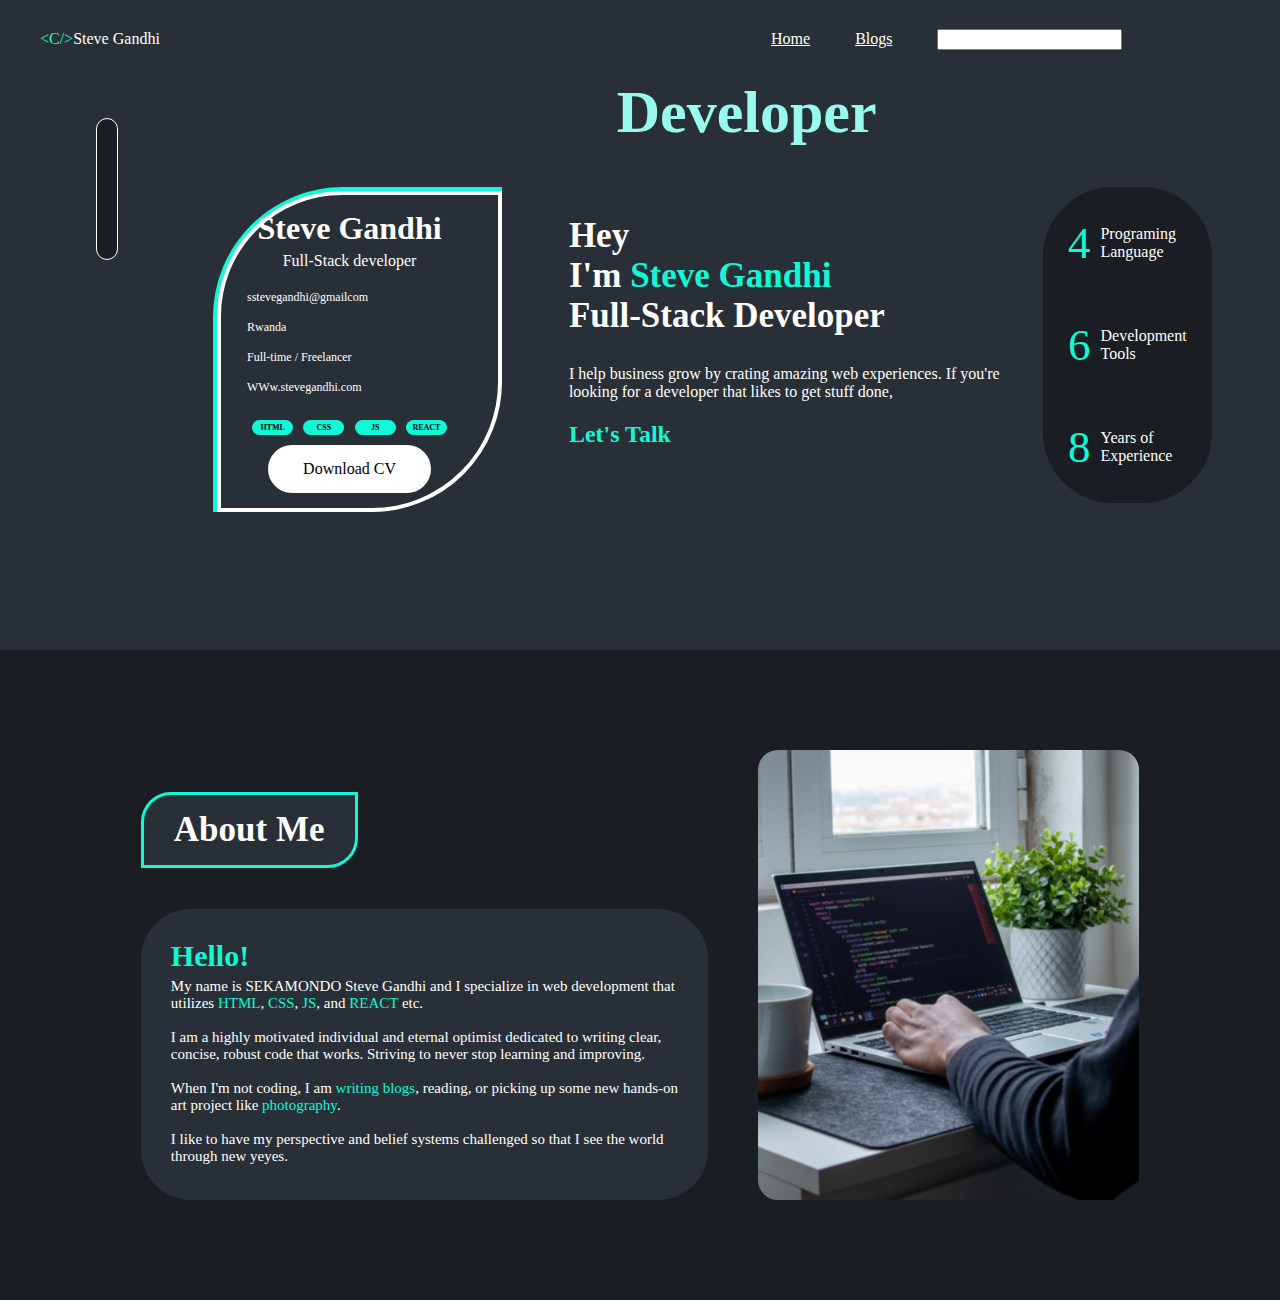
==== index.html @ e7e93d4e "Created the first 2 pages" ====
<!DOCTYPE html>
<html lang="en">
<head>
    <meta charset="UTF-8">
    <meta name="viewport" content="width=device-width, initial-scale=1.0">
    <link rel="stylesheet" href="./styles.css">
    <title>Document</title>
</head>
<body>
    <div id="home-page">

        <div id="home-header">
            <p id="home1"><span>&lt;C/></span>Steve Gandhi</p>
            <div id="home2">
                    <a href="">Home</a>
                    <a href="">Blogs</a>
                <div>
                    <input type="text">
                </div>
                <a href=""><span><i class="fa-brands fa-instagram"></i></span></a>
                <a href=""><span><i class="fa-brands fa-discord"></i></span></a>
                <a href=""><span><i class="fa-brands fa-github"></i></span></a>
            </div>
        </div>

        <div id="home-body">
            <div id="home-sidepanel">
                <div id="home-sidepanel-icons">
                    <!-- <a href=""><span id="home-sidepanel-icon"></span></a> -->
                    <a href=""><span id="home-sidepanel-icon"><i class="fa-regular fa-user"></i></span></a>
                    <a href=""><span id="home-sidepanel-icon"><i class="fa-solid fa-chevron-left"></i><i class="fa-solid fa-chevron-right"></i></span></a>
                    <a href=""><span id="home-sidepanel-icon"><i class="fa-solid fa-desktop"></i></span></a>
                    <a href=""><span id="home-sidepanel-icon"><i class="fa-regular fa-pen-to-square"></i></span></a>
                    <a href=""><span id="home-sidepanel-icon"><i class="fa-regular fa-envelope"></i></span></a>
                </div>
            </div>
            <div id="home-content">
                <h1 id="home-content-title">Developer</h1>
                <div id="home-content-body">
                        <div id="home-content1">
                            <div id="home-content-mid">
                                <div id="home-content11">
                                    <img id="image1" src="./assets/PHOTO_45.JPG" alt="">
                                    <h1 id="home-name">Steve Gandhi</h1>
                                    <p>Full-Stack developer</p>
                                    <div id="home-personal-info">
                                        <p><span><i class="fa-solid fa-envelope"></i></span> sstevegandhi@gmailcom</p>
                                        <p><span><i class="fa-solid fa-location-dot"></i></span> Rwanda</p>
                                        <p><span><i class="fa-light fa-briefcase"></i></span> Full-time / Freelancer</p>
                                        <p><span><i class="fa-solid fa-link"></i></span> WWw.stevegandhi.com</p>
                                    </div>
                                    <div id="home-content-skills">
                                        <div class="home-skills">HTML</div>
                                        <div class="home-skills">CSS</div>
                                        <div class="home-skills">JS</div>
                                        <div class="home-skills">REACT</div>
                                    </div>
                                    <div id="home-content-cv">
                                        <p>Download CV <span style="color: black"><i class="fa-solid fa-download"></i></span></p>
                                    </div>
                                </div>
                            </div>
                        </div>

                        <div id="home-content2">
                            <h2 id="home-description-title">
                                Hey<br>
                                I'm <span>Steve Gandhi</span><br>
                                Full-Stack Developer<br>
                            </h2>
                            <p>I help business grow by crating amazing web experiences. If you're <br>
                                looking for a developer that likes to get stuff done,
                            </p>
                            <h2><span>Let's Talk</span></h2>
                        </div>

                        <div id="home-content-sidepanel" class="home-content-body-child">
                            <div id="home-content-sidepanel-main">
                                <div id="home-content-sidepanel-sub">
                                    <p id="home-content-sidepanel-sub1">4</p>
                                    <p id="home-content-sidepanel-sub2">Programing<br>Language</p>
                                </div>
                                <div id="home-content-sidepanel-sub">
                                    <p id="home-content-sidepanel-sub1">6</p>
                                    <p id="home-content-sidepanel-sub2">Development<br>Tools</p>
                                </div>
                                <div id="home-content-sidepanel-sub">
                                    <p id="home-content-sidepanel-sub1">8</p>
                                    <p id="home-content-sidepanel-sub2">Years of<br>Experience</p>
                                </div>
                            </div>
                        </div>
                </div>
            </div>
        </div>

    </div>

    <div id="about-page">
        <div id="about-div">
            <div id="about-info">
                <div id="about-info-title">
                    <div id="about-info-title-sub">
                        <p>About Me</p>
                    </div>
                </div>
                <div id="about-info-content">
                    <h1><span>Hello!</span></h1>
                    <p>My name is SEKAMONDO Steve Gandhi and I specialize in web development that<br>
                        utilizes <span>HTML</span>, <span>CSS</span>, <span>JS</span>, and <span>REACT</span> etc.<br>
                        <br>
                        I am a highly motivated individual and eternal optimist dedicated to writing clear,<br>
                        concise, robust code that works. Striving to never stop learning and improving.<br>
                        <br>
                        When I'm not coding, I am <span>writing blogs</span>, reading, or picking up some new hands-on<br>
                        art project like <span>photography</span>.<br>
                        <br>
                        I like to have my perspective and belief systems challenged so that I see the world<br>
                        through new yeyes.
                    </p>
                </div>
            </div>
            <div id="about-div-image">
                <img src="./assets/16.02.2024_16.36.34_REC.png" alt="" id="about-image">
            </div>
        </div>
    </div>

    <div>
        <div></div>
    </div>
    
    <script src="https://kit.fontawesome.com/d5bfaad316.js" crossorigin="anonymous"></script>
</body>
</html>
---- styles.css ----
body {
    padding: 0;
    margin: 0;
}

p {
    padding: 0;
    margin: 0;
    margin: 5px 0px;
}

h1 {
    padding: 0;
    margin: 0;
}

#home-page {
    background-color: #292F36;
    color: white;
    display: flex;
    flex-direction: column;
    height: 650px;
}

a {
    color: white
}

#home-header {
    flex: 0.5;
    display: flex;
    align-items: center;
    width: 100%;
    padding: 10px 0px 0px 0px;
    /* background-color: bisque; */
}

#home1 {
    flex: 2;
    display: flex;
    padding-left: 40px;
    /* background-color: blue; */
}

span {
    color: #12F7D6;
}

#home2 {
    flex: 1.5;
    display: flex;
    align-items: center;
    justify-content: space-around;
    /* background-color: grey; */
}

#home-body {
    flex: 5;
    background-color: #292F36;
    display: flex;
    width: 100%;
}

#home-sidepanel {
    flex: 1;
    display: flex;
    justify-content: center;
    align-items: flex-start;
    /* background-color: green; */
}

#home-sidepanel-icons {
    background-color: #1A1E23;
    display: flex;
    flex-direction: column;
    gap: 30px;
    padding: 10px;
    margin: 50px 0px 0px 0px;
    border: 1px solid white;
    border-radius: 50px;
}

#home-sidepanel-icon {
    color: white;

}

#home-content {
    flex: 5;
    display: flex;
    flex-direction: column;
    align-items: center;
    /* background-color: red; */
}

#home-content-title {
    color: #98FAEC;
    margin: 10px 0px 40px 0px;
    font-size: 60px;
}

#home-content-mid {
    border-left: 4px solid #12F7D6;
    border-top: 4px solid #12F7D6;
    border-top-left-radius: 130px;
    border-bottom-right-radius: 130px;
    width: 80%;
    height: auto;
    /* background-color: #12F7D6; */
}

#home-content11 {
    display: flex;
    flex-direction: column;
    justify-content: center;
    align-items: center;
    /* background-color: teal; */
    border: 4px solid white;
    border-top-left-radius: 125px;
    border-bottom-right-radius: 130px;
    height: auto;
    padding: 15px 20px 15px 0px;
    
}

#home-content-body {
    display: flex;
    /* background-color: pink; */
    width: 100%;
}

#home-content-skills {
    display: flex;
    justify-content: space-around;
    width: 80%;
    /* background-color: yellow; */
    margin: 10px 0px
}

.home-skills {
    background-color: #12F7D6;
    width: 20%;
    border-radius: 15px;
    font-size: 8px;
    font-weight: bold;
    display: flex;
    justify-content: center;
    align-items: center;
    padding: 3px 0px;
    color: black
}

#home-content-cv {
    background-color: white;
    border-radius: 50px;
    width: 60%;
    align-self: center;
    color: black;
    display: flex;
    justify-content: center;
    padding: 10px 5px;
}

#home-personal-info {
    display: flex;
    flex-direction: column;
    gap: 5px;
    margin: 10px 0px;
    width: 80%;
    font-size: 12px;
    /* background-color: blanchedalmond; */
}

#image1 {
    width: 30%;
    height: auto;
}

#home-description-title {
    font-size: 35px;
}

#home-content1 {
    flex: 1.5;
    /* background-color: rgb(255, 240, 251); */
}

#home-content2 {
    /* background-color: azure; */
    flex: 2;
}

#home-content-sidepanel {
    flex: 1;
    display: flex;
    align-items: flex-start;
    /* background-color: burlywood; */
}

#home-content-sidepanel-main {
    display: flex;
    flex-direction: column;
    background-color: #1A1E23;
    padding: 25px;
    height: auto;
    border-radius: 70px;
    gap: 40px;
}

#home-content-sidepanel-sub {
    display: flex;
    align-items: center;
    gap: 10px;
}

#home-content-sidepanel-sub1 {
    font-size: 45px;
    color: #12F7D6;
}

#about-page {
    background-color: #1A1E23;
    height: 650px;
    display: flex;
    justify-content: center;
    align-items: center;
}

#about-info {
    display: flex;
    flex-direction: column;
    height: 450px;
    /* background-color: azure; */
}

#about-info-content {
    background-color: #292F36;
    padding: 30px;
    color: white;
    border-radius: 50px;
    font-size: 15px;
    flex: 1;
}

#about-info-title {
    flex: 1;
    display: flex;
    justify-content: flex-start;
    align-items: center;
    color: white;
    /* background-color: bisque; */
}

#about-info-title-sub {
    background-color: #292F36;
    padding: 10px 30px;
    font-size: 35px;
    font-weight: bold;
    border: 3px solid #12F7D6;
    border-top-left-radius: 30px;
    border-bottom-right-radius: 30px;
}

#about-div-image {
    flex: 1;
    display: flex;
    align-items: center;
    justify-content: center;
    /* background-color: aquamarine; */
}

#about-div {
    display: flex;
    gap: 50px;
    align-items: center;
}

#about-image {
    width: auto;
    height: 450px;
    border-radius: 20px;
}
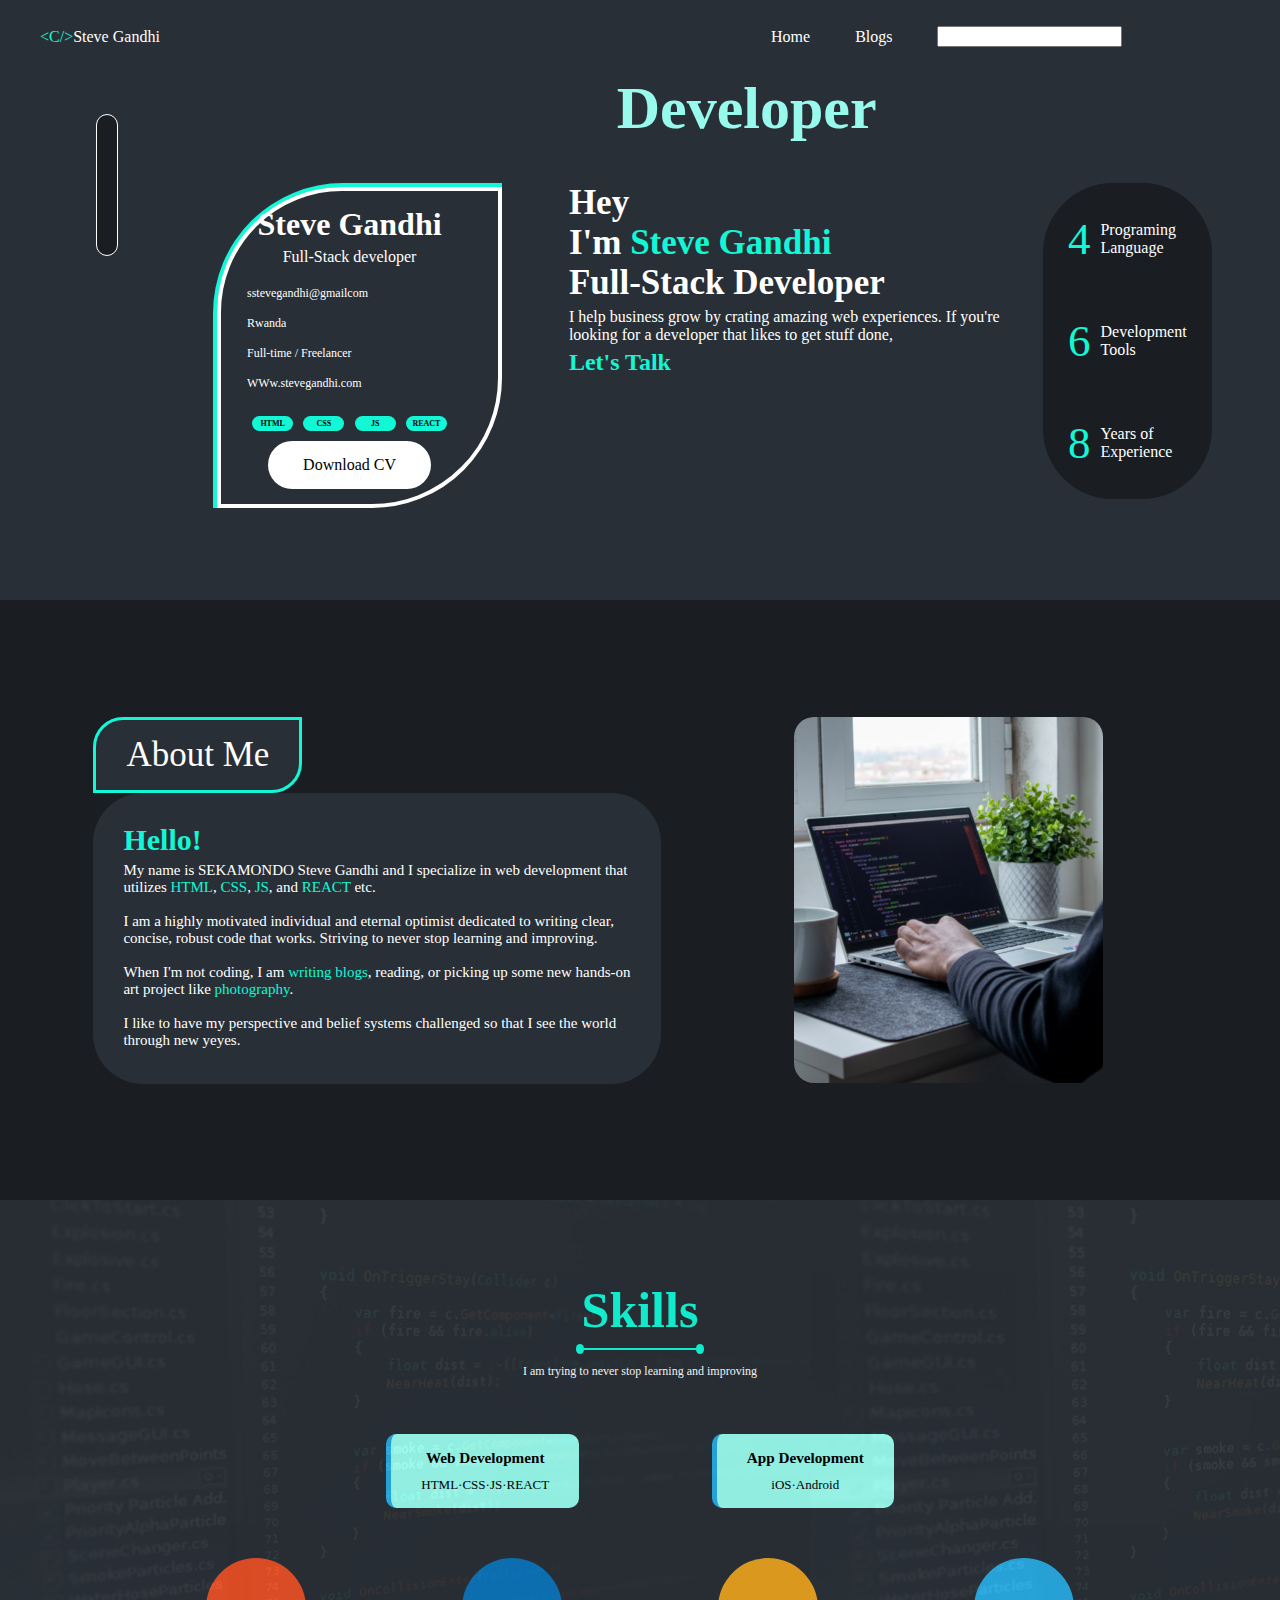
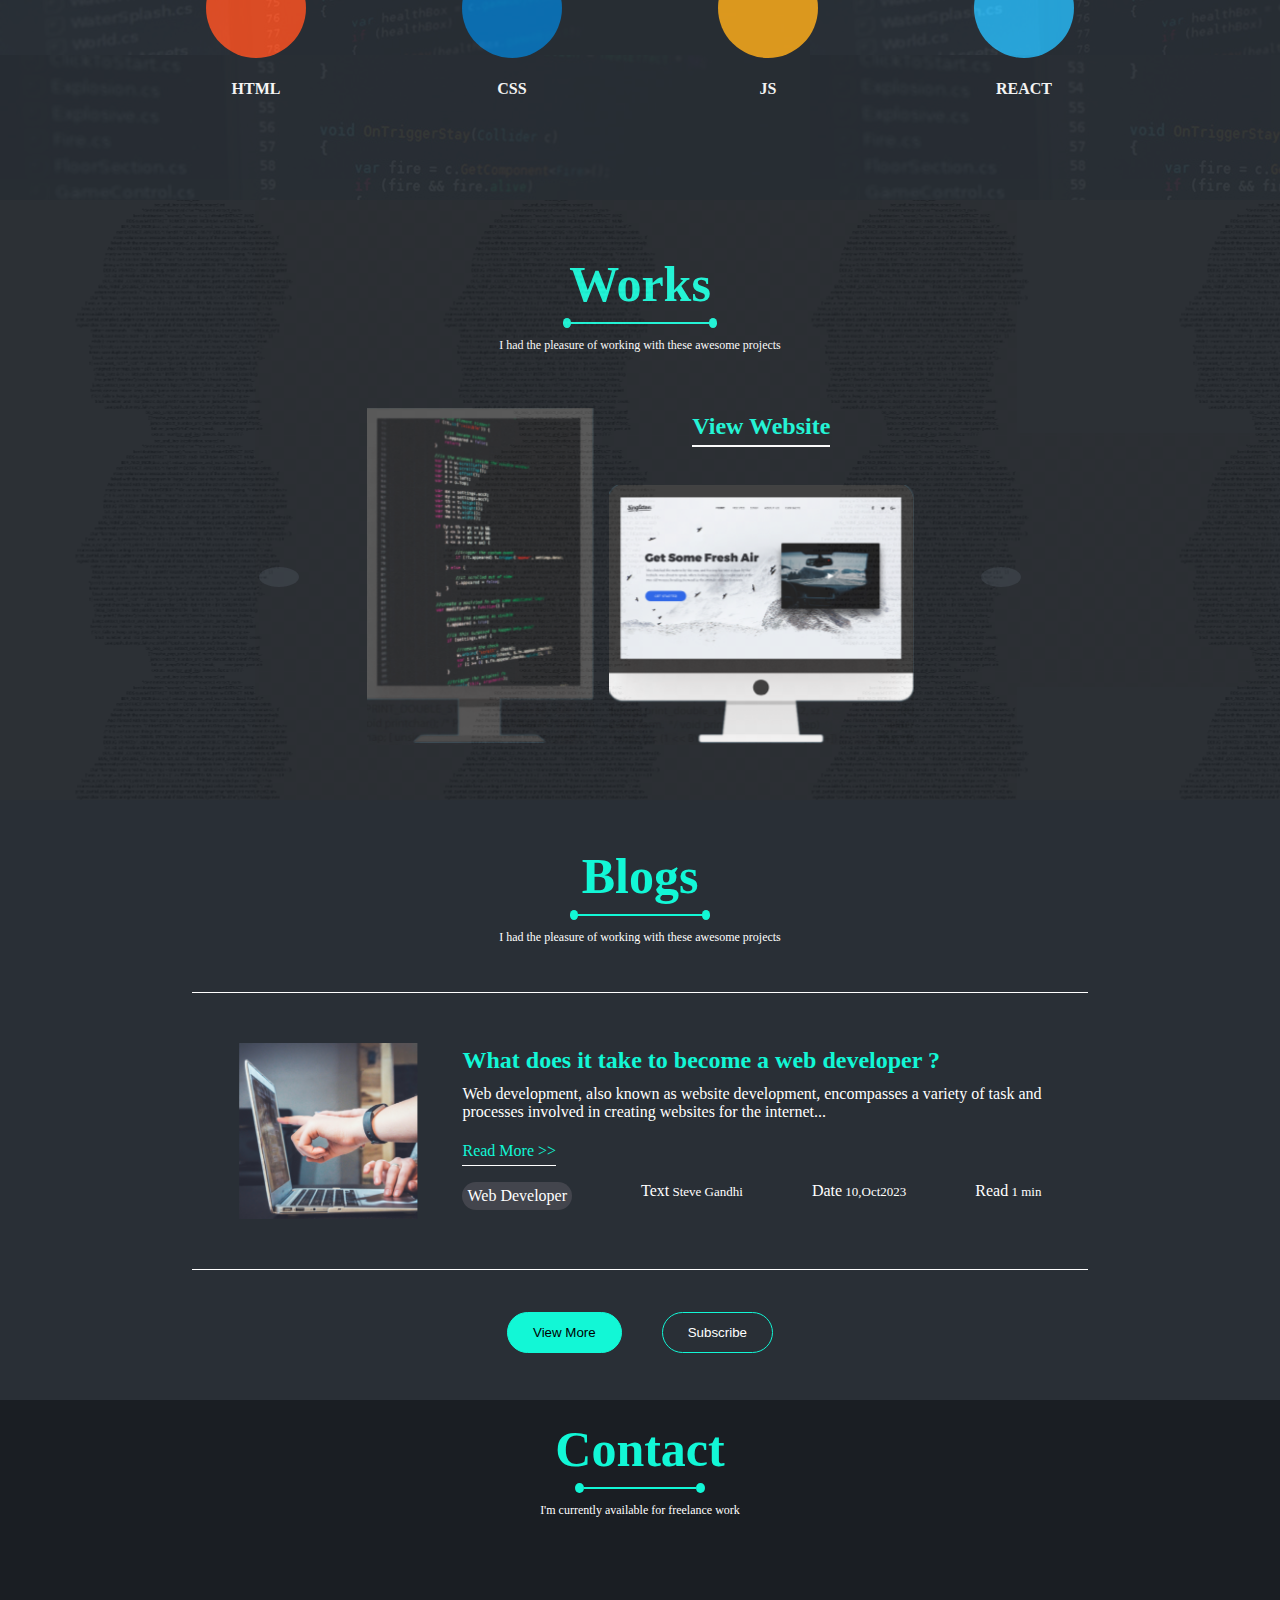
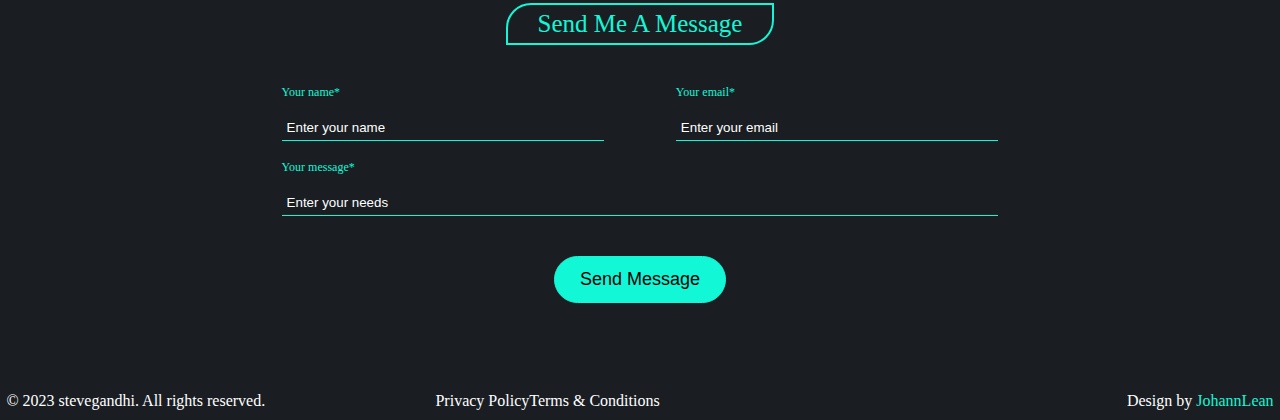
==== commit 15273abf: "Added all the remaining pages" ====
--- a/index.html
+++ b/index.html
@@ -126,8 +126,171 @@
         </div>
     </div>
 
-    <div>
-        <div></div>
+    <div id="skills-page">
+        <div id="skills-transparent">
+            <div id="skills-div">
+
+                <div id="skills-description">
+                    <h1><span>Skills</span></h1>
+                    <div id="skills-draw">
+                        <div class="skills-point"></div>
+                        <div id="skills-line"></div>
+                        <div class="skills-point"></div>
+                    </div>
+                    <p>I am trying to never stop learning and improving</p>
+                </div>
+
+                <div id="skills-dev">
+                    <div class="skills-dev">
+                        <i class="fa-solid fa-display"></i>
+                        <h3>Web Development</h3>
+                        <p>HTML·CSS·JS·REACT</p>
+                    </div>
+                    <div class="skills-dev">
+                        <i class="fa-solid fa-mobile-button"></i>
+                        <h3>App Development</h3>
+                        <p>iOS·Android</p>
+                    </div>
+                </div>
+
+                <div id="skills-lang">
+                    <div class="half-skill">
+                        <div class="skill-container">
+                            <div id="html-container" class="skill"><i class="fa-brands fa-html5"></i></div>
+                            <h4>HTML</h4>
+                        </div>
+                        <div class="skill-container">
+                            <div id="css-container" class="skill"><i class="fa-brands fa-css3"></i></div>
+                            <h4>CSS</h4>
+                        </div>
+                    </div>
+                    <div class="half-skill">
+                        <div class="skill-container">
+                            <div id="js-container" class="skill"><i class="fa-brands fa-node-js"></i></div>
+                            <h4>JS</h4>
+                        </div>
+                        <div class="skill-container">
+                            <div id="react-container" class="skill"><i class="fa-brands fa-react"></i></div>
+                            <h4>REACT</h4>
+                        </div>
+                    </div>
+                </div>
+            </div>
+        </div>
+    </div>
+
+    <div id="works-page">
+        <div id="works-transparent">
+            <div id="works-div">
+
+                <div id="skills-description">
+                    <h1><span>Works</span></h1>
+                    <div id="skills-draw">
+                        <div class="skills-point"></div>
+                        <div id="skills-line"></div>
+                        <div class="skills-point"></div>
+                    </div>
+                    <p>I had the pleasure of working with these awesome projects</p>
+                </div>
+
+                <div id="works">
+                    <div id="works-left-arrow" class="works-arrows"><div class="works-arr"><i class="fa-solid fa-chevron-left"></i></div></div>
+                    <div id="works-images">
+                        <img src="./assets/17.02.2024_23.14.43_REC.png" alt="" id="works-image1">
+                        <div id="works-div-image">
+                            <a><h2><span id="works-div-image-para">View Website</span></h2></a>
+                            <img src="./assets/17.02.2024_23.16.43_REC.png" alt="">
+                        </div>
+                    </div>
+                    <div id="works-right-arrow" class="works-arrows"><div class="works-arr"><i class="fa-solid fa-chevron-right"></i></div></div>
+                </div>
+
+            </div>
+        </div>
+    </div>
+
+    <div id="blogs-page">
+
+        <div id="skills-description">
+            <h1><span>Blogs</span></h1>
+            <div id="skills-draw">
+                <div class="skills-point"></div>
+                <div id="skills-line"></div>
+                <div class="skills-point"></div>
+            </div>
+            <p>I had the pleasure of working with these awesome projects</p>
+        </div>
+
+        <div id="blogs-content">
+            <img src="./assets/18.02.2024_15.00.02_REC.png" alt="" id="blogs-image">
+            <div id="blogs-text-content">
+                <h2><span>What does it take to become a web developer ?</span></h2>
+                <p>Web development, also known as website development, encompasses a variety of task and<br>
+                    processes involved in creating websites for the internet...
+                </p>
+                <p id="blogs-readMore"><span>Read More >></span></p>
+
+                <div id="blogs-content-footer">
+                    <p id="blogs-footer1">Web Developer</p>
+                    <p id="blogs-footer2"><strong>Text</strong><span> Steve Gandhi</span></p>
+                    <p id="blogs-footer3"><strong>Date</strong><span> 10,Oct2023</span></p>
+                    <p id="blogs-footer4"><strong>Read</strong><span> 1 min</span></p>
+                </div>
+            </div>
+        </div>
+
+        <div id="blogs-buttons">
+            <button id="blogs-button1" class="blogs-button">View More</button>
+            <button id="blogs-button2" class="blogs-button">Subscribe</button>
+        </div>
+    </div>
+
+    <div id="contact-page">
+
+        <div id="skills-description">
+            <h1><span>Contact</span></h1>
+            <div id="skills-draw">
+                <div class="skills-point"></div>
+                <div id="skills-line"></div>
+                <div class="skills-point"></div>
+            </div>
+            <p>I'm currently available for freelance work</p>
+        </div>
+
+        <div id="contact-content">
+            <div id="contact-content-title"><span>Send Me A Message</span></div>
+            <div id="contact-form">
+                <div id="contact-div-input">
+                    <div id="contact-input1" class='contact-input'>
+                        <label for="name"><span>Your name*</span></label>
+                        <input type="text" name="name" placeholder="Enter your name">
+                    </div>
+                    <div id="contact-input2" class="contact-input">
+                        <label for="email"><span>Your email*</span></label>
+                        <input type="email" name="email" placeholder="Enter your email">
+                    </div>
+                </div>
+                <div class="contact-input">
+                    <label for="message"><span>Your message*</span></label>
+                    <input type="text" name="message" placeholder="Enter your needs">
+                </div>
+            </div>
+            <button id="contact-button">Send Message <i class="fa-regular fa-paper-plane"></i></button>
+        </div>
+
+        <div id="contact-footer">
+            <p>© 2023 stevegandhi. All rights reserved.</p>
+            <div>
+                <p>Privacy Policy</p>
+                <p>Terms & Conditions</p>
+            </div>
+            <div id="contact-footer-links">
+                <a href=""><span><i class="fa-brands fa-instagram"></i></span></a>
+                <a href=""><span><i class="fa-brands fa-discord"></i></span></a>
+                <a href=""><span><i class="fa-brands fa-github"></i></span></a>
+            </div>
+            <p>Design by <a href=""><span>JohannLean</span></a></p>
+        </div>
     </div>
     
     <script src="https://kit.fontawesome.com/d5bfaad316.js" crossorigin="anonymous"></script>
--- a/styles.css
+++ b/styles.css
@@ -7,23 +7,37 @@
     padding: 0;
     margin: 0;
     margin: 5px 0px;
-}
-
-h1 {
+    font-weight: lighter;
+}
+
+h1, h3, h2 {
     padding: 0;
     margin: 0;
 }
 
+a {
+    text-decoration: none;
+    color: white
+}
+
+img {
+    width: 100%;
+    height: auto;
+}
+
+input {
+    outline: none;
+}
+
+/* home page styles */
+
 #home-page {
     background-color: #292F36;
     color: white;
     display: flex;
     flex-direction: column;
-    height: 650px;
-}
-
-a {
-    color: white
+    height: 600px;
+    /* height: auto; */
 }
 
 #home-header {
@@ -218,9 +232,12 @@
     color: #12F7D6;
 }
 
+/* about page styles */
+
 #about-page {
     background-color: #1A1E23;
-    height: 650px;
+    height: 600px;
+    /* height: auto; */
     display: flex;
     justify-content: center;
     align-items: center;
@@ -229,7 +246,8 @@
 #about-info {
     display: flex;
     flex-direction: column;
-    height: 450px;
+    /* height: 450px; */
+    height: auto;
     /* background-color: azure; */
 }
 
@@ -276,7 +294,458 @@
 }
 
 #about-image {
-    width: auto;
-    height: 450px;
+    width: 65%;
+    /* height: 450px; */
+    height: auto;
     border-radius: 20px;
 }
+
+/* Skills page */
+
+#skills-page {
+    background-image: url('./assets/script.jpg');
+}
+
+#skills-page h1 {
+    font-size: 50px;
+}
+
+#skills-transparent {
+    height: 600px;
+    width: 100%;
+    display: flex;
+    justify-content: center;
+    background-color: #292F36;
+    opacity: 0.95;
+}
+
+#skills-div {
+    width: 100%;
+    display: flex;
+    flex-direction: column;
+    justify-content: center;
+    align-items: center;
+    /* background-color: white; */
+    gap: 50px;
+}
+
+#skills-description {
+    color: white;
+    display: flex;
+    flex-direction: column;
+    justify-content: center;
+    align-items: center;
+    gap: 5px;
+}
+
+#skills-draw {
+    width: 55%;
+    display: flex;
+    justify-content: space-between;
+    align-items: center;
+    /* background-color: #E54F26; */
+}
+
+.skills-point {
+    background-color: #12F7D6;
+    width: 10px;
+    height: 10px;
+    border-radius: 50%;
+}
+
+#skills-line {
+    background-color: #12F7D6;
+    width: 100%;
+    height: 2px;
+}
+
+#skills-description p{
+    font-size: 12px;
+}
+
+#skills-dev {
+    display: flex;
+    width: 50%;
+    justify-content: space-around;
+    font-size: 13px;
+    /* background-color: darkorange; */
+}
+
+.skills-dev {
+    display: flex;
+    flex-direction: column;
+    align-items: center;
+    justify-content: center;
+    background-color: #98FAEC;
+    border-left: 5px solid #28A9E0;
+    padding: 10px 30px;
+    gap: 5px;
+    border-radius: 10px;
+}
+
+#skills-lang {
+    display: flex;
+    width: 80%;
+    /* background-color: #0C73B8; */
+    padding: 0px 20px;
+    color: white;
+}
+
+.half-skill {
+    flex:1;
+    display: flex;
+    /* background-color: #E7A020; */
+}
+
+.skill-container {
+    flex: 1;
+    display: flex;
+    flex-direction: column;
+    justify-content: center;
+    align-items: center;
+    /* background-color: aliceblue; */
+}
+
+.skill {
+    width: 100px;
+    height: 100px;
+    border-radius: 50%;
+    display: flex;
+    justify-content: center;
+    align-items: center;
+    font-size: 30px;
+}
+
+
+#html-container {
+    background-color: #E54F26;
+}
+
+#css-container {
+    background-color: #0C73B8;
+}
+
+#js-container {
+    background-color: #E7A020;
+}
+
+#react-container {
+    background-color: #28A9E0;
+}
+
+/* Works page */
+
+#works-page {
+    background-image: url('./assets/17.02.2024_15.22.40_REC.png');
+}
+
+#works-page h1 {
+    font-size: 50px;
+}
+
+#works-transparent {
+    height: 600px;
+    width: 100%;
+    display: flex;
+    justify-content: center;
+    background-color: #1A1E23;
+    opacity: 0.9;
+}
+
+
+#works-div {
+    width: 100%;
+    display: flex;
+    flex-direction: column;
+    justify-content: center;
+    align-items: center;
+    /* background-color: white; */
+    gap: 50px;
+}
+
+#works {
+    display: flex;
+    width: 70%;
+    justify-content: center;
+    align-items: center;
+    /* background-color: aqua; */
+}
+
+#works-images {
+    display: flex;
+    gap: 15px;
+}
+
+#works-div-image {
+    display: flex;
+    flex-direction: column;
+    align-items: center;
+    justify-content: space-between;
+}
+
+#works-image1 {
+    width: 42%;
+    height: auto;
+}
+
+.works-arrows {
+    flex: 1;
+    display: flex;
+    justify-content: center;
+    align-items: center;
+    height: 100%;
+    /* background-color: blueviolet; */
+}
+
+.works-arr {
+    font-size: 30px;
+    color: white;
+    background-color: #292F36;
+    padding: 10px 20px;
+    border-radius: 50%;
+}
+
+#works-div-image a{
+    border-bottom: 2px solid white;
+    padding: 5px 0px;
+}
+
+/* Blogs Page*/
+
+#blogs-page {
+    height: 600px;
+    width: 100%;
+    display: flex;
+    flex-direction: column;
+    justify-content: center;
+    align-items: center;
+    background-color: #292F36;
+    gap: 7%;
+}
+
+#blogs-page h1 {
+    font-size: 50px;
+}
+
+#blogs-page #skills-draw {
+    width: 50%;
+}
+
+#blogs-content-footer span {
+    font-size: 13px;
+    color: white
+}
+
+#blogs-content {
+    width: 70%;
+    display: flex;
+    gap: 5%;
+    color: white;
+    justify-content: center;
+    padding: 50px 0px;
+    border-top: 1px solid white;
+    border-bottom: 1px solid white;
+}
+
+#blogs-image {
+    width: 20%;
+    height: auto;
+}
+
+#blogs-text-content {
+    display: flex;
+    flex-direction: column;
+    justify-content: space-around;
+}
+
+#blogs-readMore {
+    /* background-color: grey; */
+    width: fit-content;
+    padding: 5px 0px;
+    border-bottom: 1px solid white;
+}
+
+#blogs-content-footer {
+    display: flex;
+    justify-content: space-between;
+}
+
+#blogs-footer1 {
+    background-color: #43454D;
+    padding: 5px 5px;
+    border-radius: 20px;
+}
+
+#blogs-buttons {
+    display: flex;
+    align-items: center;
+    justify-content: center;
+    gap: 40px
+}
+
+.blogs-button {
+    padding: 12px 25px;
+    border-radius: 30px;
+    border: 1px solid #12F7D6
+}
+
+#blogs-button1 {
+    background-color: #12F7D6;
+}
+
+#blogs-button2 {
+    background-color: #292F36;
+    color: white;
+}
+
+/* Contact page */
+
+#contact-page {
+    height: 600px;
+    width: 100%;
+    display: flex;
+    flex-direction: column;
+    justify-content: space-between;
+    align-items: center;
+    background-color: #1A1E23;
+    gap: 7%;
+    padding: 20px 0px 0px 0px;
+}
+
+#contact-page h1 {
+    font-size: 50px;
+}
+
+#contact-page #skills-draw {
+    width: 65%;
+}
+
+#contact-content-title {
+    border: 2px solid #12F7D6;
+    font-size: 25px;
+    padding: 5px 30px;
+    border-bottom-right-radius: 25px;
+    border-top-left-radius: 25px;
+}
+
+#contact-content {
+    display: flex;
+    flex-direction: column;
+    justify-content: space-between;
+    align-items: center;
+    width: 80%;
+    height: 50%;
+    /* background-color: aliceblue; */
+}
+
+#contact-form {
+    width: 70%;
+    height: 50%;
+    display: flex;
+    /* background-color: antiquewhite; */
+    flex-direction: column;
+    justify-content: space-around;
+}
+
+#contact-form label {
+    font-size: 12px;
+}
+
+#contact-div-input {
+    width: 100%;
+    display: flex;
+    justify-content: space-between;
+    align-items: center;
+    /* background-color: antiquewhite; */
+}
+
+.contact-input {
+    display: flex;
+    flex-direction: column;
+    gap: 15px
+    /* background-color: blue; */
+}
+
+#contact-div-input .contact-input {
+    width: 45%;
+    /* background-color: aqua; */
+}
+
+.contact-input input {
+    background-color: inherit;
+    border: 0px;
+    border-bottom: 1px solid #12F7D6;
+    color: white;
+    padding: 5px;
+}
+
+.contact-input input::placeholder {
+    color: white;
+}
+
+#contact-content button {
+    padding: 12px 25px;
+    border-radius: 30px;
+    border: 1px solid #12F7D6;
+    background-color: #12F7D6;
+    font-size: 18px;
+}
+
+#contact-footer {
+    color: white;
+    /* align-self: end; */
+    width: 99%;
+    display: flex;
+    justify-content: space-between;
+    padding: 5px 0px;
+    /* background-color: aliceblue; */
+}
+
+#contact-footer div {
+    display: flex;
+    justify-content: space-between;
+}
+
+#contact-footer-links {
+    width: 10%;
+}
+
+
+@media only screen and (max-width: 700px){
+
+    #about-page {
+        height: auto;
+    }
+
+    #home-page {
+        height: auto;
+    }
+
+    #about-div {
+        display: flex;
+        flex-direction: column;
+    }
+
+    #about-image {
+        width: 80%;
+        height: auto;
+        border-radius: 20px;
+    }
+    
+    #home-content-body {
+        display: flex;
+        /* background-color: pink; */
+        width: 100%;
+        flex-direction: column;
+    }
+
+    #about-info-title {
+        flex: 1;
+        display: flex;
+        justify-content: center;
+        align-items: center;
+        color: white;
+        /* background-color: bisque; */
+    }
+    
+}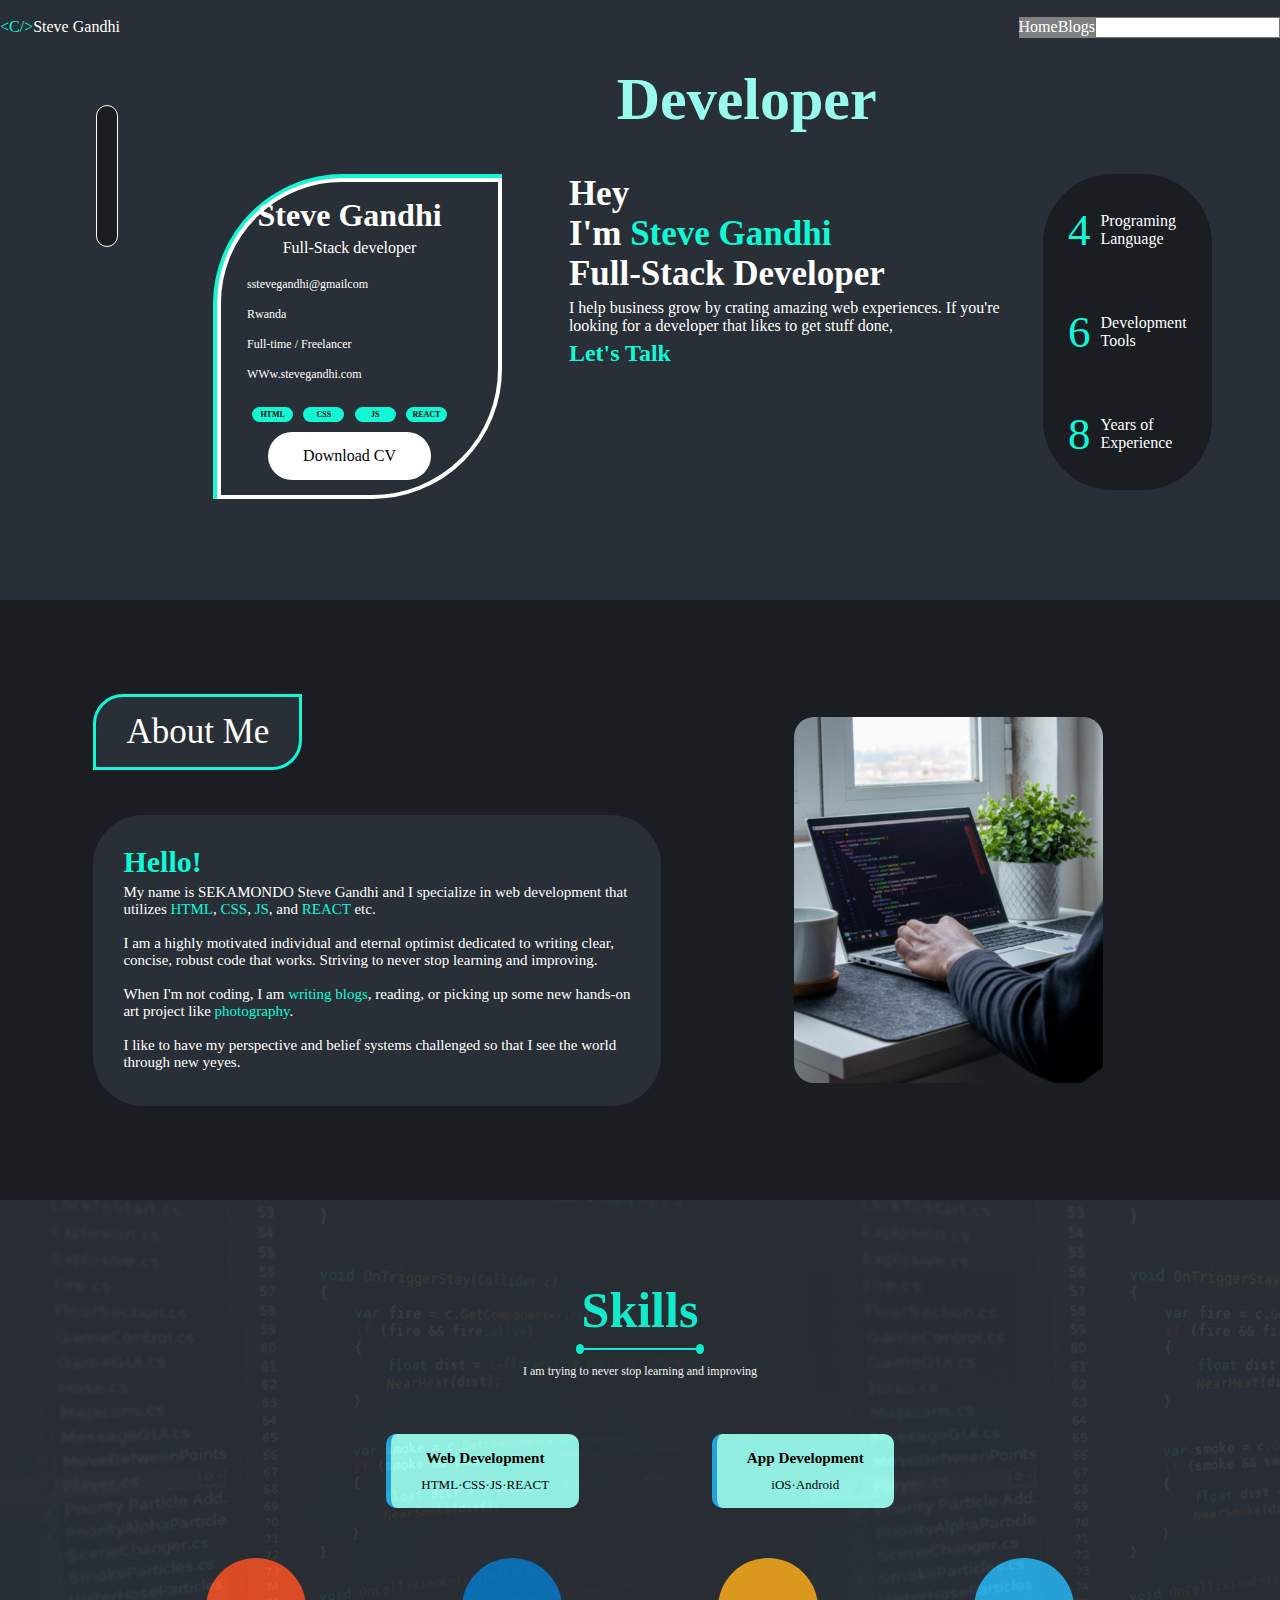
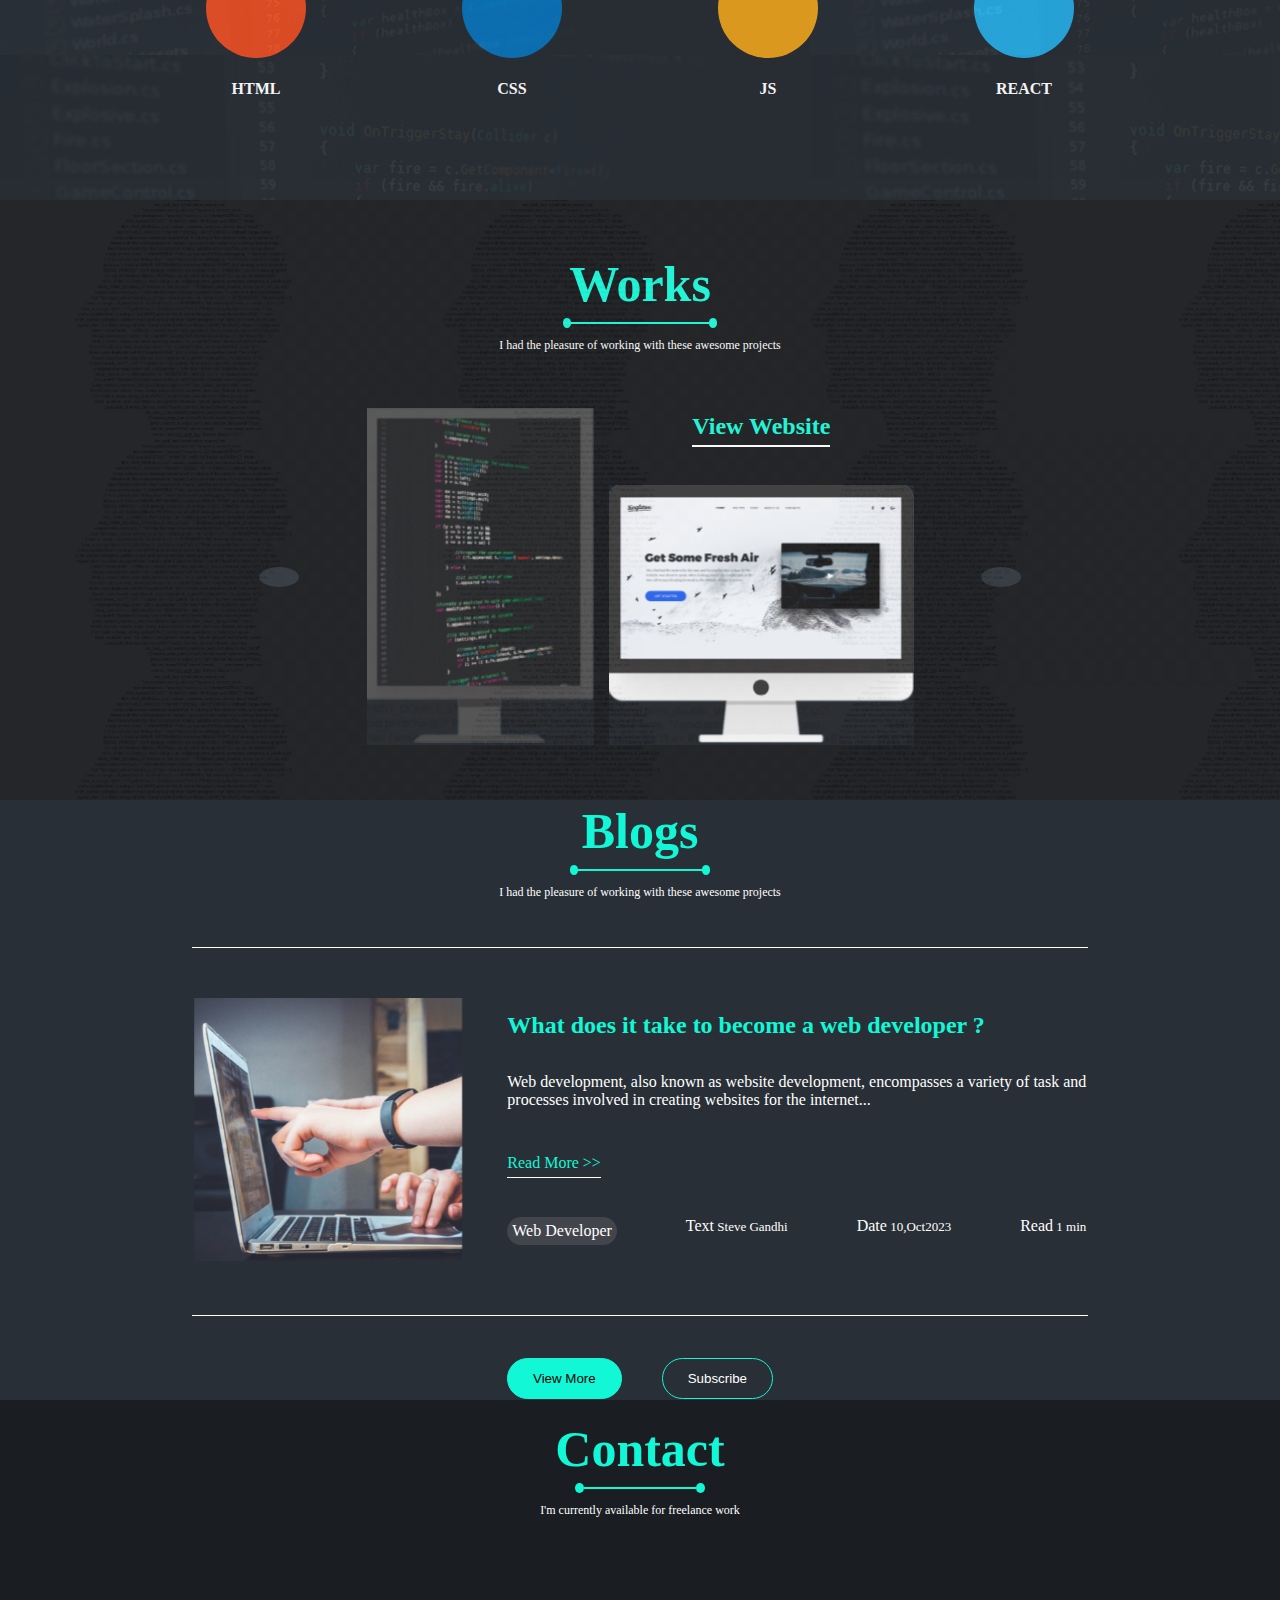
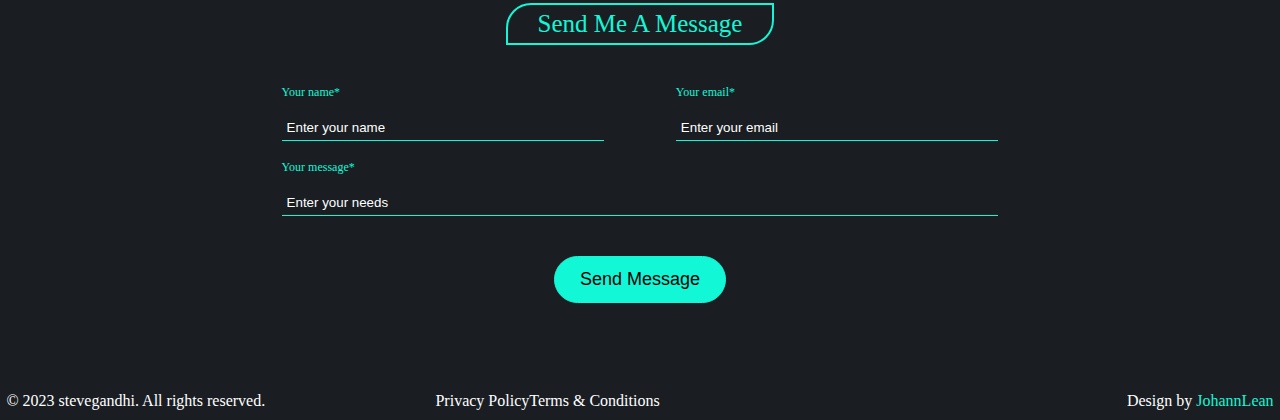
==== commit 5fa2e2d1: "Worked on the responsiveness some more" ====
--- a/index.html
+++ b/index.html
@@ -37,6 +37,7 @@
             <div id="home-content">
                 <h1 id="home-content-title">Developer</h1>
                 <div id="home-content-body">
+
                         <div id="home-content1">
                             <div id="home-content-mid">
                                 <div id="home-content11">
@@ -222,7 +223,9 @@
         </div>
 
         <div id="blogs-content">
-            <img src="./assets/18.02.2024_15.00.02_REC.png" alt="" id="blogs-image">
+            <div id="blogs-image-div">
+                <img src="./assets/18.02.2024_15.00.02_REC.png" alt="" id="blogs-image">
+            </div>
             <div id="blogs-text-content">
                 <h2><span>What does it take to become a web developer ?</span></h2>
                 <p>Web development, also known as website development, encompasses a variety of task and<br>
--- a/styles.css
+++ b/styles.css
@@ -17,7 +17,11 @@
 
 a {
     text-decoration: none;
-    color: white
+    color: white;
+}
+
+span {
+    color: #12F7D6;
 }
 
 img {
@@ -29,7 +33,7 @@
     outline: none;
 }
 
-/* home page styles */
+/* home page */
 
 #home-page {
     background-color: #292F36;
@@ -43,29 +47,24 @@
 #home-header {
     flex: 0.5;
     display: flex;
-    align-items: center;
-    width: 100%;
-    padding: 10px 0px 0px 0px;
+    justify-content: space-between;
+    align-items: center;
+    width: 100%;
+    /* padding: 5px 40px; */
     /* background-color: bisque; */
 }
 
 #home1 {
-    flex: 2;
-    display: flex;
-    padding-left: 40px;
+    display: flex;
+    justify-content: center;
     /* background-color: blue; */
 }
 
-span {
-    color: #12F7D6;
-}
-
 #home2 {
-    flex: 1.5;
     display: flex;
     align-items: center;
     justify-content: space-around;
-    /* background-color: grey; */
+    background-color: grey;
 }
 
 #home-body {
@@ -249,6 +248,7 @@
     /* height: 450px; */
     height: auto;
     /* background-color: azure; */
+    gap: 45px;
 }
 
 #about-info-content {
@@ -448,7 +448,7 @@
     width: 100%;
     display: flex;
     justify-content: center;
-    background-color: #1A1E23;
+    background-color: #111316;
     opacity: 0.9;
 }
 
@@ -547,8 +547,12 @@
     border-bottom: 1px solid white;
 }
 
+#blogs-image-div {
+    width: 30%
+}
+
 #blogs-image {
-    width: 20%;
+    width: 100%;
     height: auto;
 }
 
@@ -697,6 +701,7 @@
     width: 99%;
     display: flex;
     justify-content: space-between;
+    align-items: center;
     padding: 5px 0px;
     /* background-color: aliceblue; */
 }
@@ -713,23 +718,31 @@
 
 @media only screen and (max-width: 700px){
 
-    #about-page {
-        height: auto;
-    }
-
     #home-page {
         height: auto;
     }
 
-    #about-div {
-        display: flex;
-        flex-direction: column;
-    }
-
-    #about-image {
-        width: 80%;
-        height: auto;
-        border-radius: 20px;
+    #home-header {
+        font-size: 12px;
+    }
+
+    #home1 {
+        width: fit-content;
+    }
+
+    #home2 input {
+        width: 50%;
+        /* justify-content: flex-end; */
+
+    }
+
+    #home-content-body {
+        gap: 20px;
+    }
+
+    #home-content-sidepanel {
+        justify-content: center;
+        /* background-color: #0C73B8; */
     }
     
     #home-content-body {
@@ -737,6 +750,22 @@
         /* background-color: pink; */
         width: 100%;
         flex-direction: column;
+    }
+
+    #about-page {
+        height: auto;
+        padding: 20px 0px;
+    }
+
+    #about-div {
+        display: flex;
+        flex-direction: column;
+    }
+
+    #about-image {
+        width: 80%;
+        height: auto;
+        border-radius: 20px;
     }
 
     #about-info-title {
@@ -747,5 +776,41 @@
         color: white;
         /* background-color: bisque; */
     }
+
+    #skills-transparent {
+        padding: 20px 0px;
+    }
+
+    #skills-lang {
+        flex-direction: column;
+    }
+
+    #skills-div {
+        gap: 10px;
+    }
+
+    #skills-dev {
+        flex-direction: column;
+        gap: 10px;
+    }
+
+    #blogs-page {
+        padding: 25px 0px;
+    }
+
+    #blogs-content {
+        flex-direction: column;
+        justify-content: center;
+        align-items: center;
+        padding: 20px 0px
+    }
+
+    #blogs-image {
+        width: 100%;
+        height: auto;
+    }
     
+    #contact-footer {
+        font-size: 8px;
+    }
 }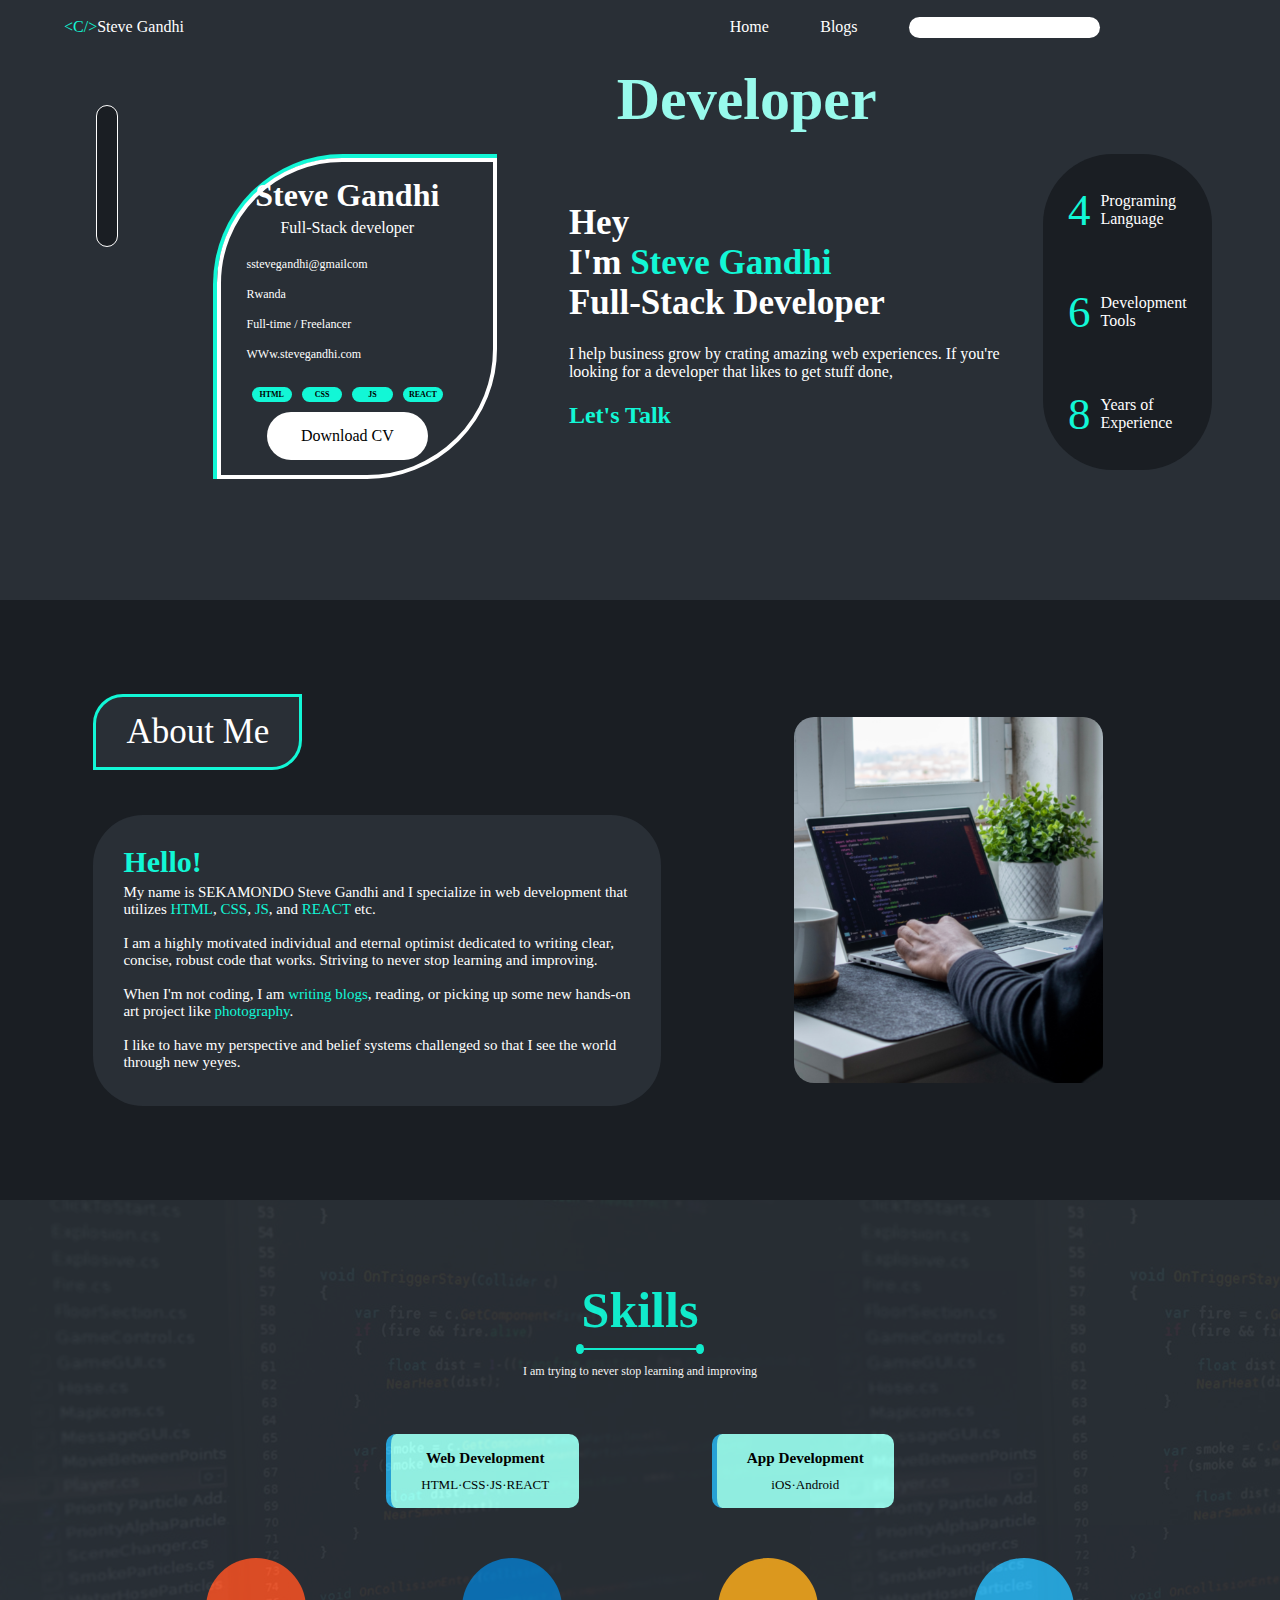
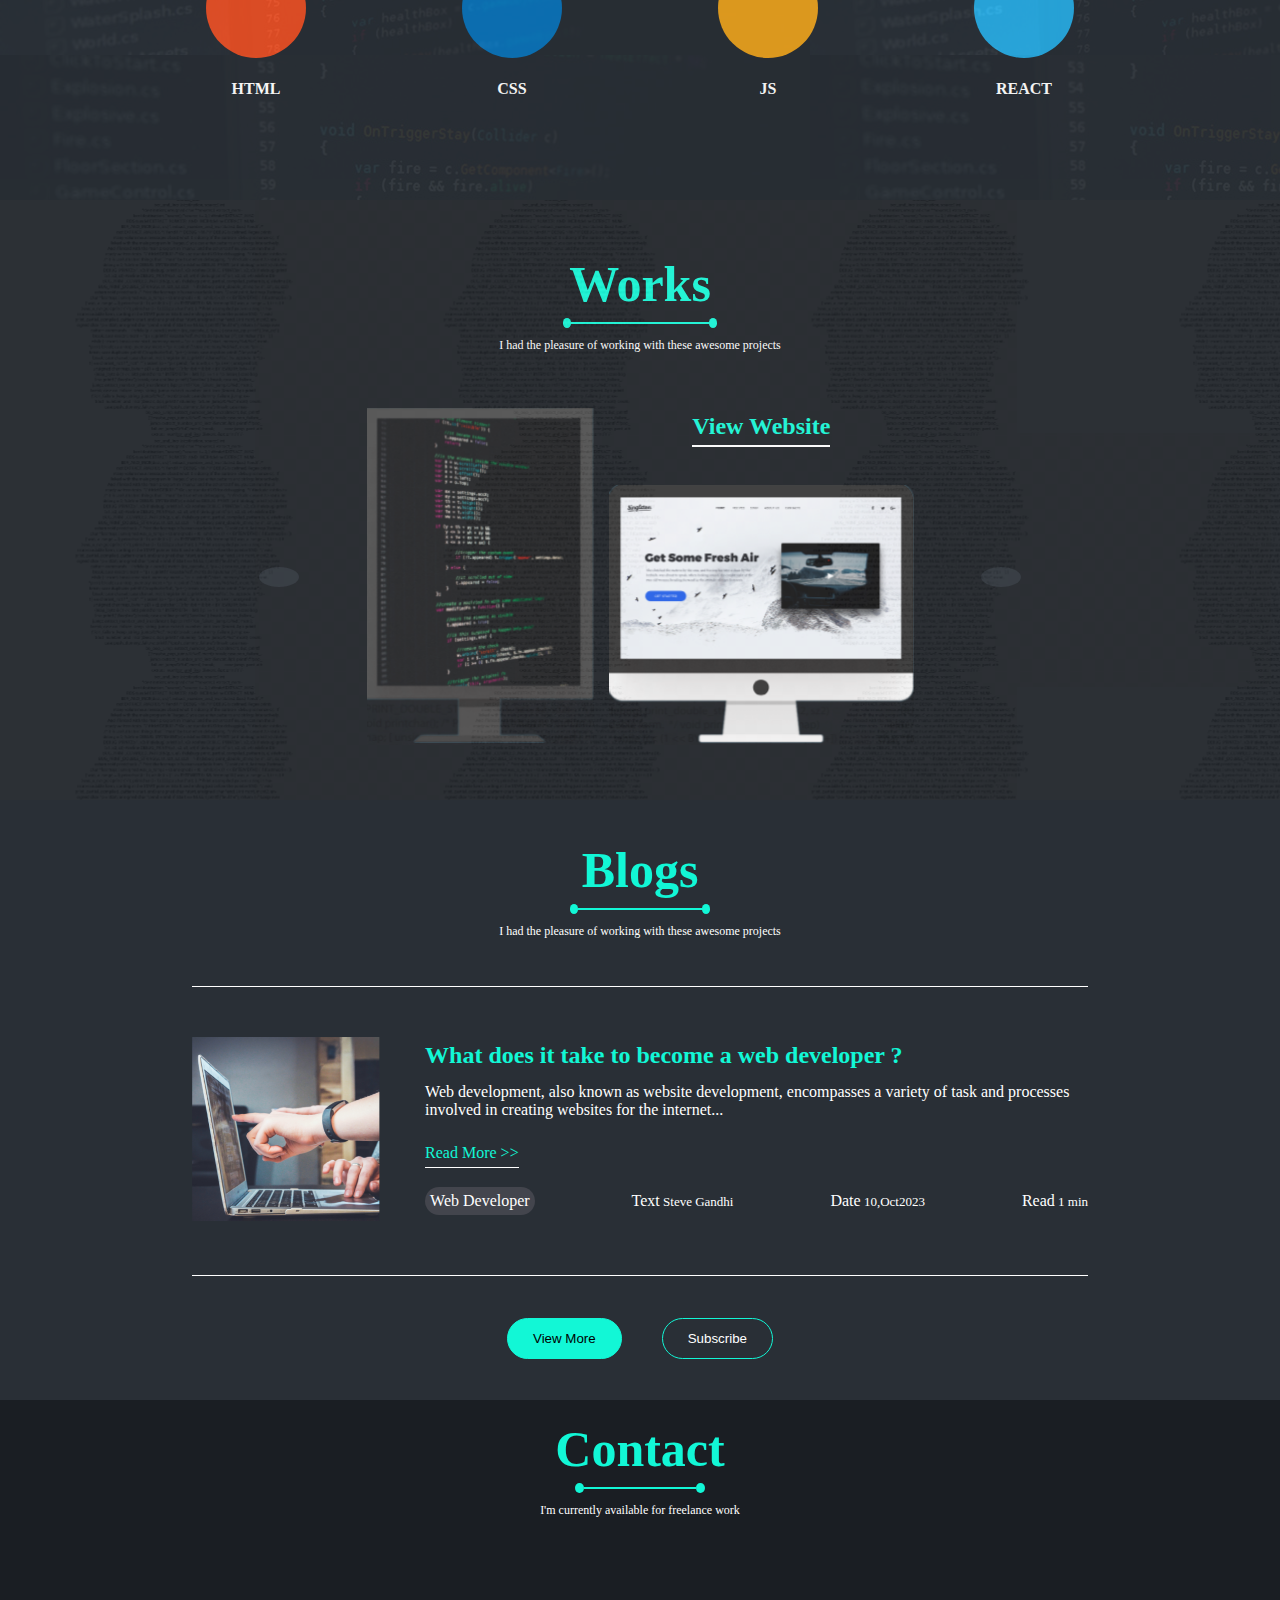
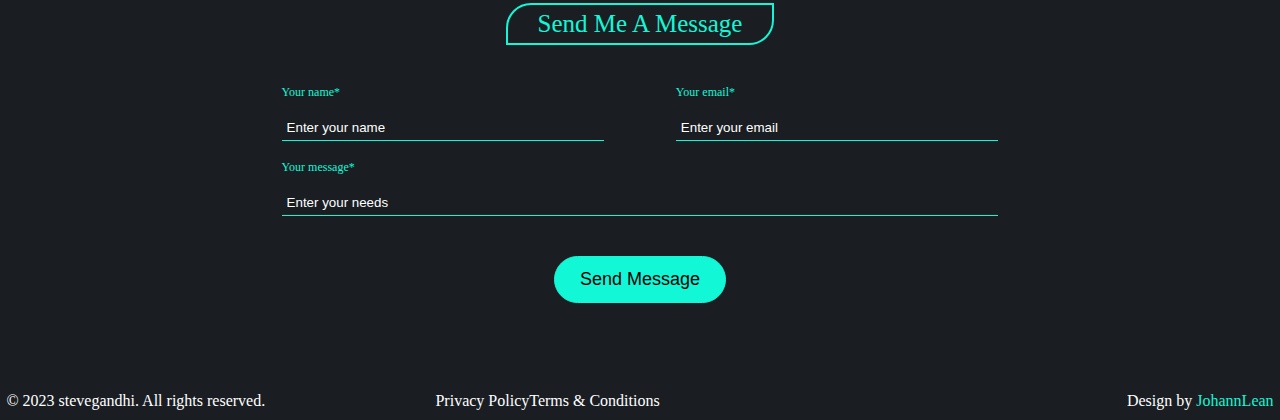
==== commit a9737bab: "Added a single blogs page" ====
--- a/index.html
+++ b/index.html
@@ -14,8 +14,9 @@
             <div id="home2">
                     <a href="">Home</a>
                     <a href="">Blogs</a>
-                <div>
+                <div id="home-header-input">
                     <input type="text">
+                    <i class="fa-solid fa-magnifying-glass"></i>
                 </div>
                 <a href=""><span><i class="fa-brands fa-instagram"></i></span></a>
                 <a href=""><span><i class="fa-brands fa-discord"></i></span></a>
@@ -38,59 +39,59 @@
                 <h1 id="home-content-title">Developer</h1>
                 <div id="home-content-body">
 
-                        <div id="home-content1">
-                            <div id="home-content-mid">
-                                <div id="home-content11">
-                                    <img id="image1" src="./assets/PHOTO_45.JPG" alt="">
-                                    <h1 id="home-name">Steve Gandhi</h1>
-                                    <p>Full-Stack developer</p>
-                                    <div id="home-personal-info">
-                                        <p><span><i class="fa-solid fa-envelope"></i></span> sstevegandhi@gmailcom</p>
-                                        <p><span><i class="fa-solid fa-location-dot"></i></span> Rwanda</p>
-                                        <p><span><i class="fa-light fa-briefcase"></i></span> Full-time / Freelancer</p>
-                                        <p><span><i class="fa-solid fa-link"></i></span> WWw.stevegandhi.com</p>
-                                    </div>
-                                    <div id="home-content-skills">
-                                        <div class="home-skills">HTML</div>
-                                        <div class="home-skills">CSS</div>
-                                        <div class="home-skills">JS</div>
-                                        <div class="home-skills">REACT</div>
-                                    </div>
-                                    <div id="home-content-cv">
-                                        <p>Download CV <span style="color: black"><i class="fa-solid fa-download"></i></span></p>
-                                    </div>
+                    <div id="home-content1">
+                        <div id="home-content-mid">
+                            <div id="home-content11">
+                                <img id="image1" src="./assets/PHOTO_45.JPG" alt="">
+                                <h1 id="home-name">Steve Gandhi</h1>
+                                <p>Full-Stack developer</p>
+                                <div id="home-personal-info">
+                                    <p><span><i class="fa-solid fa-envelope"></i></span> sstevegandhi@gmailcom</p>
+                                    <p><span><i class="fa-solid fa-location-dot"></i></span> Rwanda</p>
+                                    <p><span><i class="fa-light fa-briefcase"></i></span> Full-time / Freelancer</p>
+                                    <p><span><i class="fa-solid fa-link"></i></span> WWw.stevegandhi.com</p>
+                                </div>
+                                <div id="home-content-skills">
+                                    <div class="home-skills">HTML</div>
+                                    <div class="home-skills">CSS</div>
+                                    <div class="home-skills">JS</div>
+                                    <div class="home-skills">REACT</div>
+                                </div>
+                                <div id="home-content-cv">
+                                    <p>Download CV <span style="color: black"><i class="fa-solid fa-download"></i></span></p>
                                 </div>
                             </div>
                         </div>
-
-                        <div id="home-content2">
-                            <h2 id="home-description-title">
-                                Hey<br>
-                                I'm <span>Steve Gandhi</span><br>
-                                Full-Stack Developer<br>
-                            </h2>
-                            <p>I help business grow by crating amazing web experiences. If you're <br>
-                                looking for a developer that likes to get stuff done,
-                            </p>
-                            <h2><span>Let's Talk</span></h2>
-                        </div>
-
-                        <div id="home-content-sidepanel" class="home-content-body-child">
-                            <div id="home-content-sidepanel-main">
-                                <div id="home-content-sidepanel-sub">
-                                    <p id="home-content-sidepanel-sub1">4</p>
-                                    <p id="home-content-sidepanel-sub2">Programing<br>Language</p>
-                                </div>
-                                <div id="home-content-sidepanel-sub">
-                                    <p id="home-content-sidepanel-sub1">6</p>
-                                    <p id="home-content-sidepanel-sub2">Development<br>Tools</p>
-                                </div>
-                                <div id="home-content-sidepanel-sub">
-                                    <p id="home-content-sidepanel-sub1">8</p>
-                                    <p id="home-content-sidepanel-sub2">Years of<br>Experience</p>
-                                </div>
+                    </div>
+
+                    <div id="home-content2">
+                        <h2 id="home-description-title">
+                            Hey<br>
+                            I'm <span>Steve Gandhi</span><br>
+                            Full-Stack Developer<br>
+                        </h2>
+                        <p>I help business grow by crating amazing web experiences. If you're <br>
+                            looking for a developer that likes to get stuff done,
+                        </p>
+                        <h2><span>Let's Talk</span></h2>
+                    </div>
+
+                    <div id="home-content-sidepanel" class="home-content-body-child">
+                        <div id="home-content-sidepanel-main">
+                            <div id="home-content-sidepanel-sub">
+                                <p id="home-content-sidepanel-sub1">4</p>
+                                <p id="home-content-sidepanel-sub2">Programing<br>Language</p>
                             </div>
-                        </div>
+                            <div id="home-content-sidepanel-sub">
+                                <p id="home-content-sidepanel-sub1">6</p>
+                                <p id="home-content-sidepanel-sub2">Development<br>Tools</p>
+                            </div>
+                            <div id="home-content-sidepanel-sub">
+                                <p id="home-content-sidepanel-sub1">8</p>
+                                <p id="home-content-sidepanel-sub2">Years of<br>Experience</p>
+                            </div>
+                        </div>
+                    </div>
                 </div>
             </div>
         </div>
@@ -228,7 +229,7 @@
             </div>
             <div id="blogs-text-content">
                 <h2><span>What does it take to become a web developer ?</span></h2>
-                <p>Web development, also known as website development, encompasses a variety of task and<br>
+                <p>Web development, also known as website development, encompasses a variety of task and
                     processes involved in creating websites for the internet...
                 </p>
                 <p id="blogs-readMore"><span>Read More >></span></p>
@@ -243,7 +244,7 @@
         </div>
 
         <div id="blogs-buttons">
-            <button id="blogs-button1" class="blogs-button">View More</button>
+            <button id="blogs-button1" class="blogs-button" onclick="navToSingleBlog()">View More</button>
             <button id="blogs-button2" class="blogs-button">Subscribe</button>
         </div>
     </div>
@@ -297,5 +298,6 @@
     </div>
     
     <script src="https://kit.fontawesome.com/d5bfaad316.js" crossorigin="anonymous"></script>
+    <script src="./script.js"></script>
 </body>
 </html>--- a/styles.css
+++ b/styles.css
@@ -31,6 +31,7 @@
 
 input {
     outline: none;
+    border: 0px;
 }
 
 /* home page */
@@ -55,16 +56,28 @@
 }
 
 #home1 {
-    display: flex;
-    justify-content: center;
+    width: 100%;
+    display: flex;
+    justify-content: start;
+    padding:  0px 5%;
     /* background-color: blue; */
 }
 
 #home2 {
+    width: 100%;
     display: flex;
     align-items: center;
     justify-content: space-around;
-    background-color: grey;
+    /* background-color: grey; */
+}
+
+#home-header-input {
+    display: flex;
+    align-items: center;
+    background-color: white;
+    padding: 2px 5px;
+    border-radius: 20px;
+    color: black
 }
 
 #home-body {
@@ -108,8 +121,9 @@
 
 #home-content-title {
     color: #98FAEC;
-    margin: 10px 0px 40px 0px;
+    margin: 10px 0px 20px 0px;
     font-size: 60px;
+    /* background-color: darkkhaki; */
 }
 
 #home-content-mid {
@@ -117,7 +131,7 @@
     border-top: 4px solid #12F7D6;
     border-top-left-radius: 130px;
     border-bottom-right-radius: 130px;
-    width: 80%;
+    width: 280px;
     height: auto;
     /* background-color: #12F7D6; */
 }
@@ -191,16 +205,24 @@
 
 #home-description-title {
     font-size: 35px;
+    /* background-color: cadetblue; */
 }
 
 #home-content1 {
     flex: 1.5;
     /* background-color: rgb(255, 240, 251); */
+    display: flex;
+    align-items: flex-start;
 }
 
 #home-content2 {
     /* background-color: azure; */
     flex: 2;
+    display: flex;
+    flex-direction: column;
+    justify-content: center;
+    align-items: flex-start;
+    gap: 5%;
 }
 
 #home-content-sidepanel {
@@ -448,7 +470,7 @@
     width: 100%;
     display: flex;
     justify-content: center;
-    background-color: #111316;
+    background-color: #1A1E23;
     opacity: 0.9;
 }
 
@@ -572,6 +594,7 @@
 #blogs-content-footer {
     display: flex;
     justify-content: space-between;
+    align-items: center;
 }
 
 #blogs-footer1 {
@@ -717,7 +740,6 @@
 
 
 @media only screen and (max-width: 700px){
-
     #home-page {
         height: auto;
     }
@@ -731,13 +753,13 @@
     }
 
     #home2 input {
-        width: 50%;
+        gap: 5px;
         /* justify-content: flex-end; */
 
     }
 
-    #home-content-body {
-        gap: 20px;
+    #home-content {
+        justify-content: center;
     }
 
     #home-content-sidepanel {
@@ -749,7 +771,22 @@
         display: flex;
         /* background-color: pink; */
         width: 100%;
+        gap: 20px;
         flex-direction: column;
+    }
+
+    #home-content1 {
+        justify-content: center;
+    }
+
+    #home-content2 {
+        align-items: center;
+        padding: 0px 5%;
+        /* gap: 10px; */
+    }
+
+    #home-content2 p {
+        font-size: 12px;
     }
 
     #about-page {
